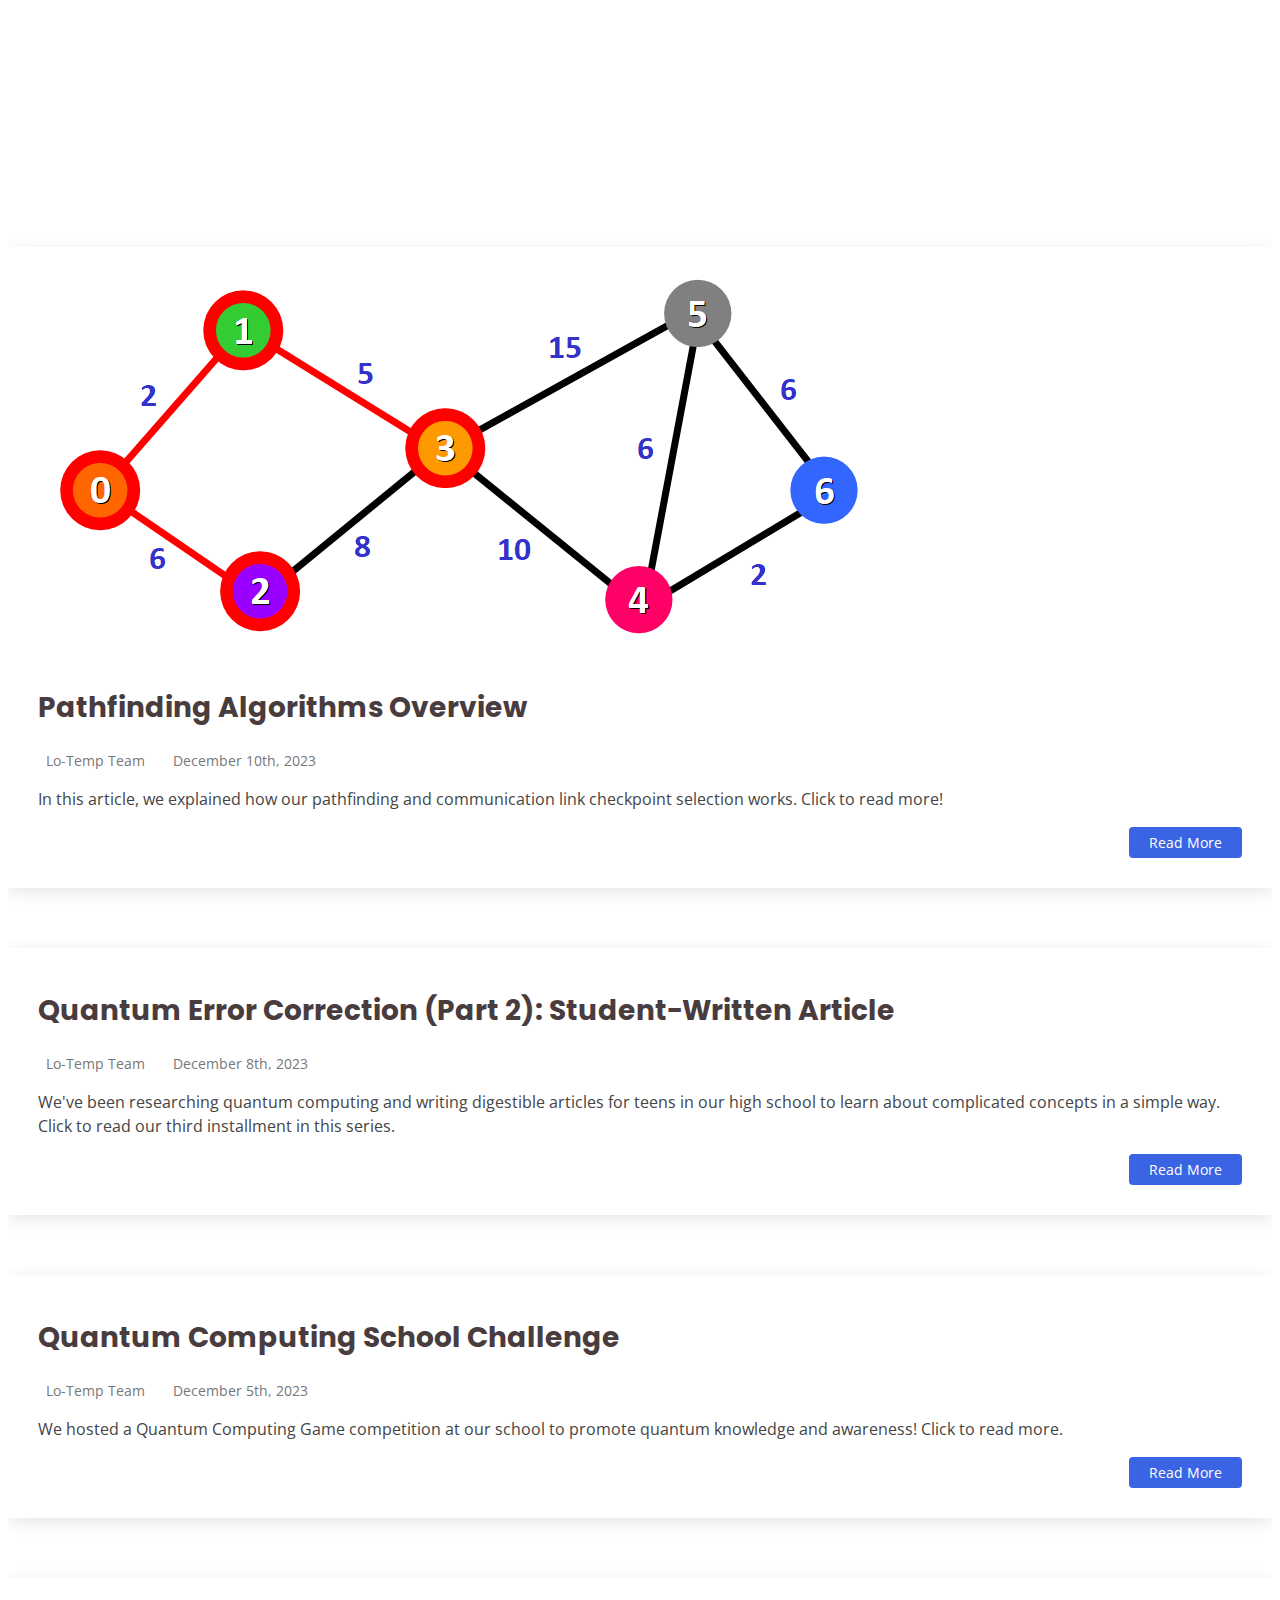
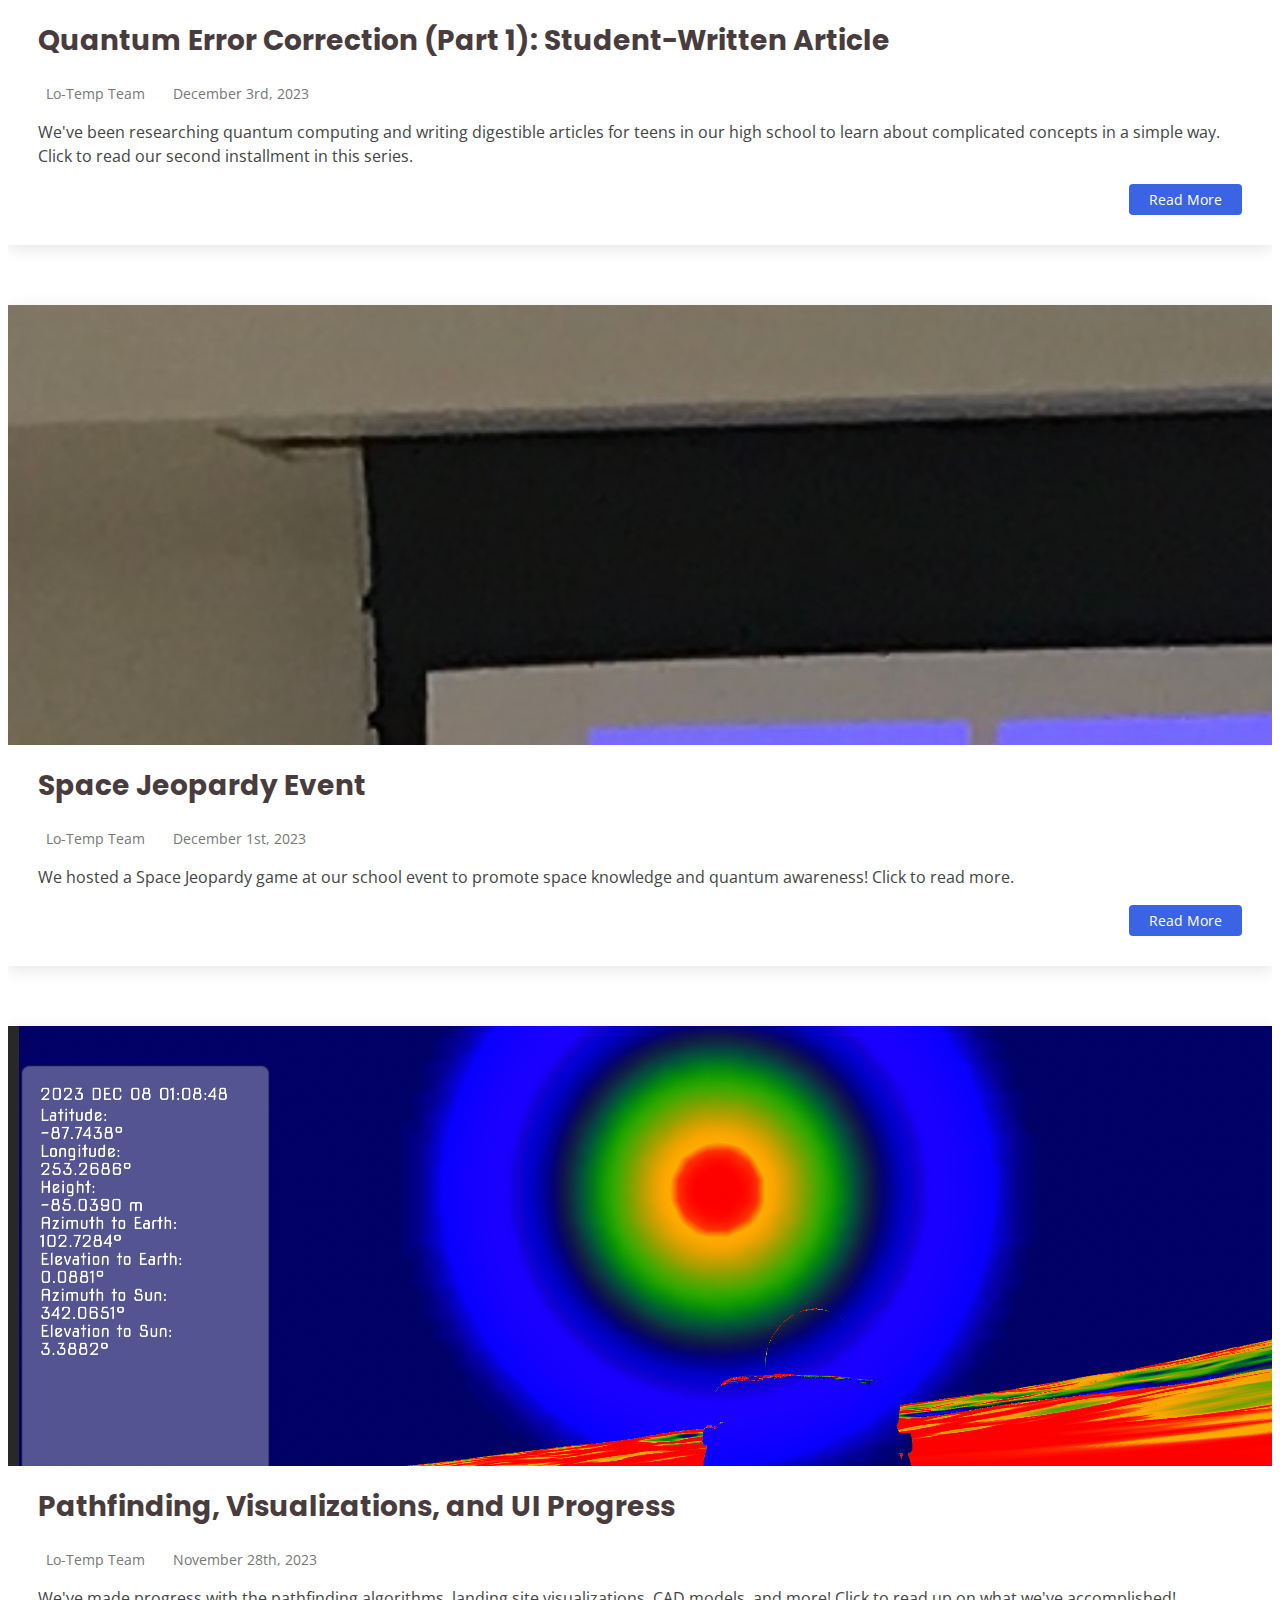
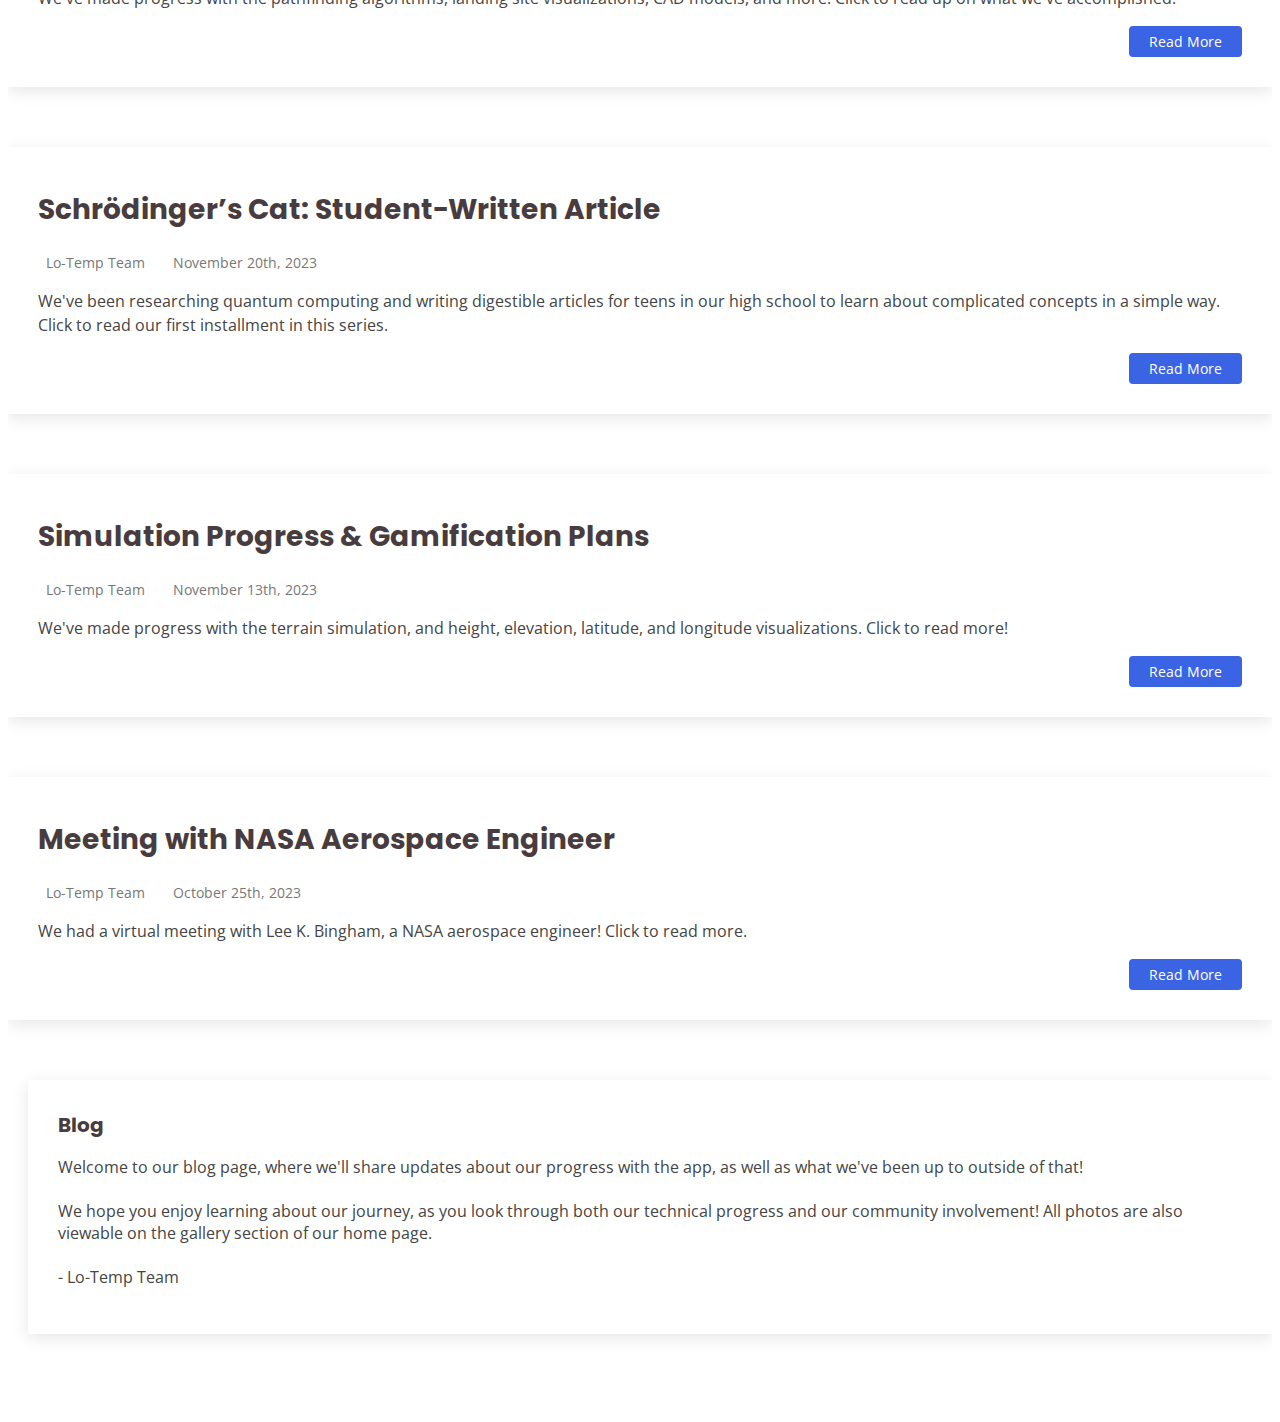
==== Techie/blog.html @ ddee5b64 "Update blog.html" ====
<!DOCTYPE html>
<html lang="en">

<head>
  <meta charset="utf-8">
  <meta content="width=device-width, initial-scale=1.0" name="viewport">

  <title>Community Hub</title>
  <meta content="" name="description">
  <meta content="" name="keywords">

  <!-- Favicons -->
  <link href="assets/img/logownobg.png" rel="icon">
  

  <!-- Google Fonts -->
  <link
    href="https://fonts.googleapis.com/css?family=Open+Sans:300,300i,400,400i,600,600i,700,700i|Nunito:300,300i,400,400i,600,600i,700,700i|Poppins:300,300i,400,400i,500,500i,600,600i,700,700i"
    rel="stylesheet">

  <!-- Vendor CSS Files -->
  <link href="assets/vendor/bootstrap/css/bootstrap.min.css" rel="stylesheet">
  <link href="assets/vendor/bootstrap-icons/bootstrap-icons.css" rel="stylesheet">
  <link href="assets/vendor/boxicons/css/boxicons.min.css" rel="stylesheet">
  <link href="assets/vendor/glightbox/css/glightbox.min.css" rel="stylesheet">
  <link href="assets/vendor/remixicon/remixicon.css" rel="stylesheet">
  <link href="assets/vendor/swiper/swiper-bundle.min.css" rel="stylesheet">

  <!-- Template Main CSS File -->
  <link href="assets/css/style.css" rel="stylesheet">

</head>

<body>

 <!-- ======= Header ======= -->
 <header id="header" class="fixed-top ">
    <div class="container d-flex align-items-center justify-content-between">
      <h1 class="logo"><a href="index.html">Lo-Temp</a></h1>
      <!-- Uncomment below if you prefer to use an image logo -->
      <!-- <a href="index.html" class="logo"><img src="assets/img/logo.png" alt="" class="img-fluid"></a>-->

      <nav id="navbar" class="navbar">
        <ul>
          <li><a class="nav-link scrollto active" href="../index.html#hero">Home</a></li>
          <li><a class="nav-link scrollto" href="../index.html#about">The Goal</a></li>
          <li><a class="nav-link scrollto" href="../index.html#services">Plan</a></li>
          <li><a class="nav-link scrollto " href="../index.html#portfolio">Photos</a></li>
          <li><a class="nav-link scrollto" href="blog.html">Blog</a></li>

          <li><a class="getstarted scrollto" href="#about">Play the Game</a></li>
        </ul>
        <i class="bi bi-list mobile-nav-toggle"></i>
      </nav><!-- .navbar -->

    </div>
  </header><!-- End Header -->

  <main id="main">
    <br>
    <br>
    <br>

    <!-- ======= Community Section ======= -->
  
    <section id="blog" class="blog">
      <div class="container" data-aos="fade-up">

        <div class="row">

          <div class="col-lg-8 entries">

            <article class="entry">

              <div class="entry-img">
                <img src="assets/img/algorithm.png" alt="" class="img-fluid">
              </div>

              <h2 class="entry-title">
                <a href="posts/pathfinding.html">Pathfinding Algorithms Overview</a>
              </h2>

              <div class="entry-meta">
                <ul>
                  <li class="d-flex align-items-center"><i class="bi bi-person"></i> <a href="posts/pathfinding.html">Lo-Temp Team</a></li>
                  <li class="d-flex align-items-center"><i class="bi bi-clock"></i> <a href="posts/pathfinding.html"><time
                        datetime="2020-01-01">December 10th, 2023</time></a></li>
                </ul>
              </div>

              <div class="entry-content">
                <p>
                In this article, we explained how our pathfinding and communication link checkpoint selection works. Click to read more!   
                </p>
                <div class="read-more">
                  <a href="posts/pathfinding.html">Read More</a>
                </div>
              </div>

            </article> <!-- End blog entry -->
             
            
            
            
            
            
            <article class="entry">

              <div class="entry-img">
                <img src="assets/img/correction2.png" alt="" class="img-fluid">
              </div>

              <h2 class="entry-title">
                <a href="posts/qec2.html">Quantum Error Correction (Part 2): Student-Written Article</a>
              </h2>

              <div class="entry-meta">
                <ul>
                  <li class="d-flex align-items-center"><i class="bi bi-person"></i> <a href="posts/qec2.html">Lo-Temp Team</a></li>
                  <li class="d-flex align-items-center"><i class="bi bi-clock"></i> <a href="posts/qec2.html"><time
                        datetime="2020-01-01">December 8th, 2023</time></a></li>
                </ul>
              </div>

              <div class="entry-content">
                <p>
                   We've been researching quantum computing and writing digestible articles for teens in our high school to learn about complicated concepts in a simple way. Click to read our third installment in this series.</p>
                <div class="read-more">
                  <a href="posts/qec2.html">Read More</a>
                </div>
              </div>

            </article> <!-- End blog entry -->





            
            <article class="entry">

              <div class="entry-img">
                <img src="assets/img/quander.png" alt="" class="img-fluid">
              </div>

              <h2 class="entry-title">
                <a href="posts/quantumchallenge.html">Quantum Computing School Challenge</a>
              </h2>

              <div class="entry-meta">
                <ul>
                  <li class="d-flex align-items-center"><i class="bi bi-person"></i> <a href="posts/quantumchallenge.html">Lo-Temp Team</a></li>
                  <li class="d-flex align-items-center"><i class="bi bi-clock"></i> <a href="posts/quantumchallenge.html"><time
                        datetime="2020-01-01">December 5th, 2023</time></a></li>
                </ul>
              </div>

              <div class="entry-content">
                <p>
                   We hosted a Quantum Computing Game competition at our school to promote quantum knowledge and awareness! Click to read more.</p>
                <div class="read-more">
                  <a href="posts/quantumchallenge.html">Read More</a>
                </div>
              </div>

            </article> <!-- End blog entry -->

            <article class="entry">

              <div class="entry-img">
                <img src="assets/img/correction.jpg" alt="" class="img-fluid">
              </div>

              <h2 class="entry-title">
                <a href="posts/qec1.html">Quantum Error Correction (Part 1): Student-Written Article</a>
              </h2>

              <div class="entry-meta">
                <ul>
                  <li class="d-flex align-items-center"><i class="bi bi-person"></i> <a href="posts/qec1.html">Lo-Temp Team</a></li>
                  <li class="d-flex align-items-center"><i class="bi bi-clock"></i> <a href="posts/qec1.html"><time
                        datetime="2020-01-01">December 3rd, 2023</time></a></li>
                </ul>
              </div>

              <div class="entry-content">
                <p>
                   We've been researching quantum computing and writing digestible articles for teens in our high school to learn about complicated concepts in a simple way. Click to read our second installment in this series.</p>
                <div class="read-more">
                  <a href="posts/qec1.html">Read More</a>
                </div>
              </div>

            </article> <!-- End blog entry -->




            
            <article class="entry">

              <div class="entry-img">
                <img src="assets/img/jeopardypic1.jpg" alt="" class="img-fluid">
              </div>

              <h2 class="entry-title">
                <a href="posts/spacejeopardy.html">Space Jeopardy Event</a>
              </h2>

              <div class="entry-meta">
                <ul>
                  <li class="d-flex align-items-center"><i class="bi bi-person"></i> <a href="posts/spacejeopardy.html">Lo-Temp Team</a></li>
                  <li class="d-flex align-items-center"><i class="bi bi-clock"></i> <a href="posts/spacejeopardy.html"><time
                        datetime="2020-01-01">December 1st, 2023</time></a></li>
                </ul>
              </div>

              <div class="entry-content">
                <p>
                   We hosted a Space Jeopardy game at our school event to promote space knowledge and quantum awareness! Click to read more.</p>
                <div class="read-more">
                  <a href="posts/spacejeopardy.html">Read More</a>
                </div>
              </div>

            </article> <!-- End blog entry -->
            
            
            
            
            <article class="entry">

              <div class="entry-img">
                <img src="assets/img/apppic1.png" alt="" class="img-fluid">
              </div>

              <h2 class="entry-title">
                <a href="posts/appprogress2.html">Pathfinding, Visualizations, and UI Progress</a>
              </h2>

              <div class="entry-meta">
                <ul>
                  <li class="d-flex align-items-center"><i class="bi bi-person"></i> <a href="posts/appprogress2.html">Lo-Temp Team</a></li>
                  <li class="d-flex align-items-center"><i class="bi bi-clock"></i> <a href="posts/appprogress2.html"><time
                        datetime="2020-01-01">November 28th, 2023</time></a></li>
                </ul>
              </div>

              <div class="entry-content">
                <p>
                  We've made progress with the pathfinding algorithms, landing site visualizations, CAD models, and more! Click to read up on what we've accomplished! </p>
                <div class="read-more">
                  <a href="posts/appprogress2.html">Read More</a>
                </div>
              </div>

            </article> <!-- End blog entry -->

            <article class="entry">

              <div class="entry-img">
                <img src="assets/img/schrodcat.png" alt="" class="img-fluid">
              </div>

              <h2 class="entry-title">
                <a href="posts/schrodcat.html">Schrödinger’s Cat: Student-Written Article</a>
              </h2>

              <div class="entry-meta">
                <ul>
                  <li class="d-flex align-items-center"><i class="bi bi-person"></i> <a href="posts/schrodcat.html">Lo-Temp Team</a></li>
                  <li class="d-flex align-items-center"><i class="bi bi-clock"></i> <a href="posts/schrodcat.html"><time
                        datetime="2020-01-01">November 20th, 2023</time></a></li>
                </ul>
              </div>

              <div class="entry-content">
                <p>
                   We've been researching quantum computing and writing digestible articles for teens in our high school to learn about complicated concepts in a simple way. Click to read our first installment in this series.</p>
                <div class="read-more">
                  <a href="posts/schrodcat.html">Read More</a>
                </div>
              </div>

            </article> <!-- End blog entry -->

            
            <article class="entry">

              <div class="entry-img">
                <img src="assets/img/image2.png" alt="" class="img-fluid">
              </div>

              <h2 class="entry-title">
                <a href="posts/appprogress1.html">Simulation Progress & Gamification Plans</a>
              </h2>

              <div class="entry-meta">
                <ul>
                  <li class="d-flex align-items-center"><i class="bi bi-person"></i> <a href="posts/appprogress1.html">Lo-Temp Team</a></li>
                  <li class="d-flex align-items-center"><i class="bi bi-clock"></i> <a href="posts/appprogress1.html"><time
                        datetime="2020-01-01">November 13th, 2023</time></a></li>
                </ul>
              </div>

              <div class="entry-content">
                <p>
                  We've made progress with the terrain simulation, and height, elevation, latitude, and longitude visualizations. Click to read more! </p>
                <div class="read-more">
                  <a href="posts/appprogress1.html">Read More</a>
                </div>
              </div>

            </article> <!-- End blog entry -->
            
            <article class="entry">

              <div class="entry-img">
                <img src="assets/img/IMG-9138.jpg" alt="" class="img-fluid">
              </div>

              <h2 class="entry-title">
                <a href="posts/engineermeeting.html">Meeting with NASA Aerospace Engineer</a>
              </h2>

              <div class="entry-meta">
                <ul>
                  <li class="d-flex align-items-center"><i class="bi bi-person"></i> <a href="posts/engineermeeting.html">Lo-Temp Team</a></li>
                  <li class="d-flex align-items-center"><i class="bi bi-clock"></i> <a href="posts/engineermeeting.html"><time
                        datetime="2020-01-01">October 25th, 2023</time></a></li>
                </ul>
              </div>

              <div class="entry-content">
                <p>
                  We had a virtual meeting with Lee K. Bingham, a NASA aerospace engineer! Click to read more.</p>
                <div class="read-more">
                  <a href="posts/engineermeeting.html">Read More</a>
                </div>
              </div>

            </article> <!-- End blog entry -->


          </div><!-- End blog entries list -->

          <div class="col-lg-4">

            <div class="sidebar">

              <h3 class="sidebar-title">Blog</h3>
              <p> Welcome to our blog page, where we'll share updates about our progress with the app, as well as what we've been up to 
                outside of that!  <br> <br>

                We hope you enjoy learning about our journey, as you look through both our technical progress and our community involvement!
                All photos are also viewable on the gallery section of our home page. <br> <br>

                - Lo-Temp Team</p>


            </div><!-- End sidebar -->

          </div><!-- End blog sidebar -->

        </div>

      </div>
    </section><!-- End Blog Section -->

  </main><!-- End #main -->



  <a href="#" class="back-to-top d-flex align-items-center justify-content-center"><i
      class="bi bi-arrow-up-short"></i></a>

  <!-- Vendor JS Files -->
  <script src="assets/vendor/bootstrap/js/bootstrap.bundle.min.js"></script>
  <script src="assets/vendor/glightbox/js/glightbox.min.js"></script>
  <script src="assets/vendor/isotope-layout/isotope.pkgd.min.js"></script>
  <script src="assets/vendor/swiper/swiper-bundle.min.js"></script>

  <!-- Template Main JS File -->
  <script src="assets/js/main.js"></script>

</body>

</html>
---- Techie/assets/css/style.css ----
/**
* Template Name: Techie
* Updated: Sep 18 2023 with Bootstrap v5.3.2
* Template URL: https://bootstrapmade.com/techie-free-skin-bootstrap-3/
* Author: BootstrapMade.com
* License: https://bootstrapmade.com/license/
*/

/*--------------------------------------------------------------
# General
--------------------------------------------------------------*/
body {
  font-family: "Open Sans", sans-serif;
  color: #444444;
}

a {
  color: #5846f9;
  text-decoration: none;
}

a:hover {
  color: #8577fb;
  text-decoration: none;
}

h1,
h2,
h3,
h4,
h5,
h6 {
  font-family: "Poppins", sans-serif;
}

/*--------------------------------------------------------------
# Back to top button
--------------------------------------------------------------*/
.back-to-top {
  position: fixed;
  visibility: hidden;
  opacity: 0;
  right: 15px;
  bottom: 15px;
  z-index: 996;
  background: #5846f9;
  width: 40px;
  height: 40px;
  border-radius: 4px;
  transition: all 0.4s;
}

.back-to-top i {
  font-size: 28px;
  color: #fff;
  line-height: 0;
}

.back-to-top:hover {
  background: #7b27d8;
  color: #fff;
}

.back-to-top.active {
  visibility: visible;
  opacity: 1;
}

/*--------------------------------------------------------------
# Preloader
--------------------------------------------------------------*/
#preloader {
  position: fixed;
  top: 0;
  left: 0;
  right: 0;
  bottom: 0;
  z-index: 9999;
  overflow: hidden;
  background: #fff;
}

#preloader:before {
  content: "";
  position: fixed;
  top: calc(50% - 30px);
  left: calc(50% - 30px);
  border: 6px solid #5846f9;
  border-top-color: #e7e4fe;
  border-radius: 50%;
  width: 60px;
  height: 60px;
  animation: animate-preloader 1s linear infinite;
}

@keyframes animate-preloader {
  0% {
    transform: rotate(0deg);
  }

  100% {
    transform: rotate(360deg);
  }
}

/*--------------------------------------------------------------
# Disable aos animation delay on mobile devices
--------------------------------------------------------------*/
@media screen and (max-width: 768px) {
  [data-aos-delay] {
    transition-delay: 0 !important;
  }
}

/*--------------------------------------------------------------
# Header
--------------------------------------------------------------*/
#header {
  transition: all 0.5s;
  z-index: 997;
  padding: 20px 0;
}

#header.header-scrolled,
#header.header-inner-pages {
  background: rgba(24, 6, 185, 0.8);
  padding: 12px 0;
}

#header .logo {
  font-size: 32px;
  margin: 0;
  padding: 0;
  line-height: 1;
  font-weight: 400;
  letter-spacing: 2px;
  text-transform: uppercase;
}

#header .logo a {
  color: #fff;
}

#header .logo img {
  max-height: 40px;
}

/*--------------------------------------------------------------
# Navigation Menu
--------------------------------------------------------------*/
/**
* Desktop Navigation 
*/
.navbar {
  padding: 0;
}

.navbar ul {
  margin: 0;
  padding: 0;
  display: flex;
  list-style: none;
  align-items: center;
}

.navbar li {
  position: relative;
}

.navbar>ul>li {
  padding: 10px 0 10px 24px;
}

.navbar a,
.navbar a:focus {
  display: flex;
  align-items: center;
  justify-content: space-between;
  padding: 0 3px;
  font-family: "Poppins", sans-serif;
  font-size: 15px;
  font-weight: 600;
  color: rgba(255, 255, 255, 0.7);
  white-space: nowrap;
  transition: 0.3s;
  position: relative;
}

.navbar a i,
.navbar a:focus i {
  font-size: 12px;
  line-height: 0;
  margin-left: 5px;
}

.navbar>ul>li>a:before {
  content: "";
  position: absolute;
  width: 100%;
  height: 2px;
  bottom: -5px;
  left: 0;
  background-color: #fff;
  visibility: hidden;
  width: 0px;
  transition: all 0.3s ease-in-out 0s;
}

.navbar a:hover:before,
.navbar li:hover>a:before,
.navbar .active:before {
  visibility: visible;
  width: 100%;
}

.navbar a:hover,
.navbar .active,
.navbar .active:focus,
.navbar li:hover>a {
  color: #fff;
}

.navbar .getstarted,
.navbar .getstarted:focus {
  padding: 8px 25px;
  margin-left: 30px;
  border-radius: 5px;
  color: #fff;
  transition: 0.3s;
  font-size: 14px;
  font-weight: 600;
  border: 2px solid rgba(255, 255, 255, 0.5);
}

.navbar .getstarted:hover,
.navbar .getstarted:focus:hover {
  color: #fff;
  border-color: #fff;
}

.navbar .getstarted:before,
.navbar li:hover>.getstarted:before {
  visibility: hidden;
}

.navbar .dropdown ul {
  display: block;
  position: absolute;
  left: 24px;
  top: calc(100% + 30px);
  margin: 0;
  padding: 10px 0;
  z-index: 99;
  opacity: 0;
  visibility: hidden;
  background: #fff;
  box-shadow: 0px 0px 30px rgba(127, 137, 161, 0.25);
  transition: 0.3s;
}

.navbar .dropdown ul li {
  min-width: 200px;
}

.navbar .dropdown ul a {
  padding: 10px 20px;
  font-size: 14px;
  color: #2c4964;
}

.navbar .dropdown ul a i {
  font-size: 12px;
}

.navbar .dropdown ul a:hover,
.navbar .dropdown ul .active:hover,
.navbar .dropdown ul li:hover>a {
  color: #5846f9;
}

.navbar .dropdown:hover>ul {
  opacity: 1;
  top: 100%;
  visibility: visible;
}

.navbar .dropdown .dropdown ul {
  top: 0;
  left: calc(100% - 30px);
  visibility: hidden;
}

.navbar .dropdown .dropdown:hover>ul {
  opacity: 1;
  top: 0;
  left: 100%;
  visibility: visible;
}

@media (max-width: 1366px) {
  .navbar .dropdown .dropdown ul {
    left: -90%;
  }

  .navbar .dropdown .dropdown:hover>ul {
    left: -100%;
  }
}

/**
* Mobile Navigation 
*/
.mobile-nav-toggle {
  color: #fff;
  font-size: 28px;
  cursor: pointer;
  display: none;
  line-height: 0;
  transition: 0.5s;
}

@media (max-width: 991px) {
  .mobile-nav-toggle {
    display: block;
  }

  .navbar ul {
    display: none;
  }
}

.navbar-mobile {
  position: fixed;
  overflow: hidden;
  top: 0;
  right: 0;
  left: 0;
  bottom: 0;
  background: rgba(28, 47, 65, 0.9);
  transition: 0.3s;
  z-index: 999;
}

.navbar-mobile .mobile-nav-toggle {
  position: absolute;
  top: 15px;
  right: 15px;
}

.navbar-mobile ul {
  display: block;
  position: absolute;
  top: 55px;
  right: 15px;
  bottom: 15px;
  left: 15px;
  padding: 10px 0;
  background-color: #fff;
  overflow-y: auto;
  transition: 0.3s;
}

.navbar-mobile>ul>li {
  padding: 0;
}

.navbar-mobile a,
.navbar-mobile a:focus {
  padding: 10px 20px;
  font-size: 15px;
  color: #2c4964;
}

.navbar-mobile a:hover:before,
.navbar-mobile li:hover>a:before,
.navbar-mobile .active:before {
  visibility: hidden;
}

.navbar-mobile a:hover,
.navbar-mobile .active,
.navbar-mobile li:hover>a {
  color: #5846f9;
}

.navbar-mobile .getstarted,
.navbar-mobile .getstarted:focus {
  margin: 15px;
}

.navbar-mobile .dropdown ul {
  position: static;
  display: none;
  margin: 10px 20px;
  padding: 10px 0;
  z-index: 99;
  opacity: 1;
  visibility: visible;
  background: #fff;
  box-shadow: 0px 0px 30px rgba(127, 137, 161, 0.25);
}

.navbar-mobile .dropdown ul li {
  min-width: 200px;
}

.navbar-mobile .dropdown ul a {
  padding: 10px 20px;
}

.navbar-mobile .dropdown ul a i {
  font-size: 12px;
}

.navbar-mobile .dropdown ul a:hover,
.navbar-mobile .dropdown ul .active:hover,
.navbar-mobile .dropdown ul li:hover>a {
  color: #5846f9;
}

.navbar-mobile .dropdown>.dropdown-active {
  display: block;
}

/*--------------------------------------------------------------
# Hero Section
--------------------------------------------------------------*/
#hero {
  width: 100%;
  height: 100vh;
  background: linear-gradient(45deg, rgba(86, 58, 250, 0.9) 0%, rgba(116, 15, 214, 0.9) 100%), url("../img/hero-bg.jpg") center center no-repeat;
  background-size: cover;
}

#hero .container,
#hero .container-fluid {
  padding-top: 84px;
}

#hero h1 {
  margin: 0;
  font-size: 52px;
  font-weight: 700;
  line-height: 64px;
  color: #fff;
}

#hero h2 {
  color: rgba(255, 255, 255, 0.8);
  margin: 10px 0 0 0;
  font-size: 20px;
}

#hero .btn-get-started {
  font-family: "Poppins", sans-serif;
  font-weight: 500;
  font-size: 16px;
  letter-spacing: 1px;
  display: inline-block;
  padding: 10px 28px;
  border-radius: 5px;
  transition: 0.5s;
  margin-top: 30px;
  color: #fff;
  border: 2px solid #fff;
}

#hero .btn-get-started:hover {
  background: #fff;
  color: #5846f9;
}

#hero .animated {
  animation: up-down 2s ease-in-out infinite alternate-reverse both;
}

@media (min-width: 1200px) {
  #hero {
    background-attachment: fixed;
  }
}

@media (max-width: 991px) {
  #hero {
    text-align: center;
  }

  #hero .container,
  #hero .container-fluid {
    padding-top: 68px;
  }

  #hero .animated {
    animation: none;
  }

  #hero .hero-img {
    text-align: center;
  }

  #hero .hero-img img {
    width: 50%;
  }
}

@media (max-width: 768px) {
  #hero h1 {
    font-size: 26px;
    line-height: 36px;
  }

  #hero h2 {
    font-size: 18px;
    line-height: 24px;
  }

  #hero .hero-img img {
    width: 60%;
  }
}

@media (max-width: 575px) {
  #hero .hero-img img {
    width: 80%;
  }
}

@media (max-width: 575px),
(max-height: 600px) {
  #hero {
    height: auto;
  }
}

@keyframes up-down {
  0% {
    transform: translateY(10px);
  }

  100% {
    transform: translateY(-10px);
  }
}

/*--------------------------------------------------------------
# Sections General
--------------------------------------------------------------*/
section {
  padding: 100px 0;
  overflow: hidden;
}

.section-bg {
  background-color: #f9f8ff;
}

.section-title {
  text-align: center;
  padding-bottom: 30px;
}

.section-title h2 {
  font-size: 32px;
  font-weight: bold;
  text-transform: uppercase;
  margin-bottom: 20px;
  padding-bottom: 20px;
  position: relative;
}

.section-title h2::after {
  content: "";
  position: absolute;
  display: block;
  width: 50px;
  height: 3px;
  background: #5846f9;
  bottom: 0;
  left: calc(50% - 25px);
}

.section-title p {
  margin-bottom: 0;
}

/*--------------------------------------------------------------
# About
--------------------------------------------------------------*/
.about {
  padding: 120px 0;
}

.about .content h3 {
  font-weight: 600;
  font-size: 32px;
  color: #2c4964;
}

.about .content ul {
  list-style: none;
  padding: 0;
}

.about .content ul li {
  padding-bottom: 10px;
}

.about .content ul i {
  font-size: 20px;
  padding-right: 4px;
  color: #5846f9;
}

.about .content p:last-child {
  margin-bottom: 0;
}

.about .content .read-more {
  font-family: "Poppins", sans-serif;
  font-weight: 500;
  font-size: 16px;
  letter-spacing: 1px;
  display: inline-block;
  padding: 10px 50px 10px 28px;
  border-radius: 5px;
  transition: 0.5s;
  color: #fff;
  background: linear-gradient(45deg, #5846f9 0%, #7b27d8 100%);
  position: relative;
}

.about .content .read-more:hover {
  background: linear-gradient(180deg, #5846f9 0%, #7b27d8 100%);
}

.about .content .read-more i {
  font-size: 22px;
  position: absolute;
  right: 20px;
  top: 12px;
}

/*--------------------------------------------------------------
# Counts
--------------------------------------------------------------*/
.counts {
  background: linear-gradient(90deg, rgba(88, 70, 249, 0.5) 0%, rgba(123, 39, 216, 0.5) 100%), url("../img/counts-bg.png") center center no-repeat;
  padding: 80px 0 60px 0;
}

.counts .counters span {
  font-size: 48px;
  display: block;
  color: #fff;
  font-weight: 600;
  font-family: "Poppins", sans-serif;
}

.counts .counters p {
  padding: 0;
  margin: 0 0 20px 0;
  font-size: 15px;
  color: rgba(255, 255, 255, 0.8);
}

/*--------------------------------------------------------------
# Services
--------------------------------------------------------------*/
.services .icon-box {
  text-align: center;
  padding: 70px 20px 80px 20px;
  transition: all ease-in-out 0.3s;
  background: #fff;
}

.services .icon-box .icon {
  margin: 0 auto;
  width: 100px;
  height: 100px;
  display: flex;
  align-items: center;
  justify-content: center;
  transition: ease-in-out 0.3s;
  position: relative;
}

.services .icon-box .icon i {
  font-size: 36px;
  transition: 0.5s;
  position: relative;
}

.services .icon-box .icon svg {
  position: absolute;
  top: 0;
  left: 0;
}

.services .icon-box .icon svg path {
  transition: 0.5s;
  fill: #f5f5f5;
}

.services .icon-box h4 {
  font-weight: 600;
  margin: 10px 0 15px 0;
  font-size: 22px;
}

.services .icon-box h4 a {
  color: #2c4964;
  transition: ease-in-out 0.3s;
}

.services .icon-box p {
  line-height: 24px;
  font-size: 14px;
  margin-bottom: 0;
}

.services .icon-box:hover {
  border-color: #fff;
  box-shadow: 0px 0 25px 0 rgba(0, 0, 0, 0.1);
}

.services .iconbox-blue i {
  color: #47aeff;
}

.services .iconbox-blue:hover .icon i {
  color: #fff;
}

.services .iconbox-blue:hover .icon path {
  fill: #47aeff;
}

.services .iconbox-orange i {
  color: #ffa76e;
}

.services .iconbox-orange:hover .icon i {
  color: #fff;
}

.services .iconbox-orange:hover .icon path {
  fill: #ffa76e;
}

.services .iconbox-pink i {
  color: #e80368;
}

.services .iconbox-pink:hover .icon i {
  color: #fff;
}

.services .iconbox-pink:hover .icon path {
  fill: #e80368;
}

.services .iconbox-yellow i {
  color: #ffbb2c;
}

.services .iconbox-yellow:hover .icon i {
  color: #fff;
}

.services .iconbox-yellow:hover .icon path {
  fill: #ffbb2c;
}

.services .iconbox-red i {
  color: #ff5828;
}

.services .iconbox-red:hover .icon i {
  color: #fff;
}

.services .iconbox-red:hover .icon path {
  fill: #ff5828;
}

.services .iconbox-teal i {
  color: #11dbcf;
}

.services .iconbox-teal:hover .icon i {
  color: #fff;
}

.services .iconbox-teal:hover .icon path {
  fill: #11dbcf;
}

/*--------------------------------------------------------------
# Features
--------------------------------------------------------------*/
.features .icon-box h4 {
  font-size: 20px;
  font-weight: 700;
  margin: 5px 0 10px 60px;
}

.features .icon-box i {
  font-size: 48px;
  float: left;
  color: #5846f9;
}

.features .icon-box p {
  font-size: 15px;
  color: #848484;
  margin-left: 60px;
}

.features .image {
  background-position: center center;
  background-repeat: no-repeat;
  background-size: cover;
  min-height: 400px;
}

/*--------------------------------------------------------------
# Testimonials
--------------------------------------------------------------*/
.testimonials .testimonials-carousel,
.testimonials .testimonials-slider {
  overflow: hidden;
}

.testimonials .testimonial-item {
  box-sizing: content-box;
  min-height: 320px;
}

.testimonials .testimonial-item .testimonial-img {
  width: 90px;
  border-radius: 50%;
  margin: -40px 0 0 40px;
  position: relative;
  z-index: 2;
  border: 6px solid #fff;
  box-shadow: 0px 2px 15px rgba(0, 0, 0, 0.1);
}

.testimonials .testimonial-item h3 {
  font-size: 18px;
  font-weight: bold;
  margin: 10px 0 5px 45px;
  color: #2c4964;
}

.testimonials .testimonial-item h4 {
  font-size: 14px;
  color: #999;
  margin: 0 0 0 45px;
}

.testimonials .testimonial-item .quote-icon-left,
.testimonials .testimonial-item .quote-icon-right {
  color: #b1a9fc;
  font-size: 26px;
}

.testimonials .testimonial-item .quote-icon-left {
  display: inline-block;
  left: -5px;
  position: relative;
}

.testimonials .testimonial-item .quote-icon-right {
  display: inline-block;
  right: -5px;
  position: relative;
  top: 10px;
}

.testimonials .testimonial-item p {
  font-style: italic;
  margin: 0 15px 0 15px;
  padding: 20px 20px 60px 20px;
  background: #fff;
  position: relative;
  border-radius: 6px;
  position: relative;
  z-index: 1;
  box-shadow: 0 0px 20px 0 rgba(0, 0, 0, 0.1);
}

.testimonials .swiper-pagination {
  margin-top: 20px;
  position: relative;
}

.testimonials .swiper-pagination .swiper-pagination-bullet {
  width: 12px;
  height: 12px;
  background-color: #fff;
  opacity: 1;
  border: 1px solid #5846f9;
}

.testimonials .swiper-pagination .swiper-pagination-bullet-active {
  background-color: #5846f9;
}

@media (max-width: 767px) {
  .testimonials {
    margin: 30px 10px;
  }
}

/*--------------------------------------------------------------
# Portfolio
--------------------------------------------------------------*/
.portfolio {
  background-color: #f9f8ff;
}
.portfolio .portfolio-item {
  margin-bottom: 30px;
}

.portfolio #portfolio-flters {
  padding: 0;
  margin: 0 auto 25px auto;
  list-style: none;
  text-align: center;
  border-radius: 50px;
  padding: 2px 15px;
}

.portfolio #portfolio-flters li {
  cursor: pointer;
  display: inline-block;
  padding: 10px 15px;
  font-size: 14px;
  font-weight: 600;
  line-height: 1;
  text-transform: uppercase;
  color: #444444;
  margin-bottom: 5px;
  transition: all 0.3s ease-in-out;
  border-radius: 5px;
  font-family: "Poppins", sans-serif;
}

.portfolio #portfolio-flters li:hover,
.portfolio #portfolio-flters li.filter-active {
  color: #fff;
  background: #5846f9;
}

.portfolio #portfolio-flters li:last-child {
  margin-right: 0;
}

.portfolio .portfolio-wrap {
  transition: 0.3s;
  position: relative;
  overflow: hidden;
  z-index: 1;
}

.portfolio .portfolio-wrap::before {
  content: "";
  background: rgba(88, 70, 249, 0.8);
  position: absolute;
  left: 30px;
  right: 30px;
  top: 30px;
  bottom: 30px;
  transition: all ease-in-out 0.3s;
  z-index: 2;
  opacity: 0;
}

.portfolio .portfolio-wrap .portfolio-info {
  opacity: 0;
  position: absolute;
  top: 10%;
  left: 0;
  right: 0;
  text-align: center;
  z-index: 3;
  transition: all ease-in-out 0.3s;
}

.portfolio .portfolio-wrap .portfolio-info h4 {
  font-size: 20px;
  color: #fff;
  font-weight: 600;
}

.portfolio .portfolio-wrap .portfolio-info p {
  color: #ffffff;
  font-size: 14px;
  text-transform: uppercase;
}

.portfolio .portfolio-wrap .portfolio-links {
  opacity: 0;
  left: 0;
  right: 0;
  bottom: 10%;
  text-align: center;
  z-index: 3;
  position: absolute;
  transition: all ease-in-out 0.3s;
}

.portfolio .portfolio-wrap .portfolio-links a {
  color: rgba(255, 255, 255, 0.6);
  margin: 0 2px;
  font-size: 28px;
  display: inline-block;
  transition: 0.3s;
}

.portfolio .portfolio-wrap .portfolio-links a:hover {
  color: #fff;
}

.portfolio .portfolio-wrap:hover::before {
  top: 0;
  left: 0;
  right: 0;
  bottom: 0;
  opacity: 1;
}

.portfolio .portfolio-wrap:hover .portfolio-info {
  opacity: 1;
  top: calc(50% - 48px);
}

.portfolio .portfolio-wrap:hover .portfolio-links {
  opacity: 1;
  bottom: calc(50% - 50px);
}

/*--------------------------------------------------------------
# Portfolio Details
--------------------------------------------------------------*/
.portfolio-details {
  padding-top: 40px;
}

.portfolio-details .portfolio-details-slider img {
  width: 100%;
}

.portfolio-details .portfolio-details-slider .swiper-pagination {
  margin-top: 20px;
  position: relative;
}

.portfolio-details .portfolio-details-slider .swiper-pagination .swiper-pagination-bullet {
  width: 12px;
  height: 12px;
  background-color: #fff;
  opacity: 1;
  border: 1px solid #5846f9;
}

.portfolio-details .portfolio-details-slider .swiper-pagination .swiper-pagination-bullet-active {
  background-color: #5846f9;
}

.portfolio-details .portfolio-info {
  padding: 30px;
  box-shadow: 0px 0 30px rgba(44, 73, 100, 0.08);
}

.portfolio-details .portfolio-info h3 {
  font-size: 22px;
  font-weight: 700;
  margin-bottom: 20px;
  padding-bottom: 20px;
  border-bottom: 1px solid #eee;
}

.portfolio-details .portfolio-info ul {
  list-style: none;
  padding: 0;
  font-size: 15px;
}

.portfolio-details .portfolio-info ul li+li {
  margin-top: 10px;
}

.portfolio-details .portfolio-description {
  padding-top: 30px;
}

.portfolio-details .portfolio-description h2 {
  font-size: 26px;
  font-weight: 700;
  margin-bottom: 20px;
}

.portfolio-details .portfolio-description p {
  padding: 0;
}

/*--------------------------------------------------------------
# Pricing
--------------------------------------------------------------*/
.pricing .box {
  padding: 20px;
  background: #fff;
  text-align: center;
  border-radius: 5px;
  position: relative;
  overflow: hidden;
  box-shadow: 0px 2px 15px rgba(0, 0, 0, 0.1);
}

.pricing h3 {
  font-weight: 400;
  margin: -20px -20px 20px -20px;
  padding: 20px 15px;
  font-size: 16px;
  font-weight: 600;
  color: #2c4964;
  background: #f8f8f8;
}

.pricing h4 {
  font-size: 36px;
  color: #5846f9;
  font-weight: 600;
  font-family: "Roboto", sans-serif;
  margin-bottom: 20px;
}

.pricing h4 sup {
  font-size: 20px;
  top: -15px;
  left: -3px;
}

.pricing h4 span {
  color: #bababa;
  font-size: 16px;
  font-weight: 300;
}

.pricing ul {
  padding: 0;
  list-style: none;
  color: #444444;
  text-align: center;
  line-height: 20px;
  font-size: 14px;
}

.pricing ul li {
  padding-bottom: 16px;
}

.pricing ul i {
  color: #5846f9;
  font-size: 18px;
  padding-right: 4px;
}

.pricing ul .na {
  color: #ccc;
  text-decoration: line-through;
}

.pricing .btn-wrap {
  margin: 20px -20px -20px -20px;
  padding: 20px 15px;
  background: #f8f8f8;
  text-align: center;
}

.pricing .btn-buy {
  background: linear-gradient(42deg, #5846f9 0%, #7b27d8 100%);
  display: inline-block;
  padding: 10px 35px;
  border-radius: 4px;
  color: #fff;
  transition: none;
  font-size: 15px;
  font-weight: 400;
  font-family: "Roboto", sans-serif;
  font-weight: 600;
  transition: 0.3s;
}

.pricing .btn-buy:hover {
  background: linear-gradient(180deg, #5846f9 0%, #7b27d8 100%);
}

.pricing .featured h3 {
  color: #fff;
  background: #5846f9;
}

.pricing .advanced {
  width: 200px;
  position: absolute;
  top: 18px;
  right: -68px;
  transform: rotate(45deg);
  z-index: 1;
  font-size: 14px;
  padding: 1px 0 3px 0;
  background: #5846f9;
  color: #fff;
}

/*--------------------------------------------------------------
# Frequently Asked Questions
--------------------------------------------------------------*/
.faq {
  background: linear-gradient(42deg, #5846f9 0%, #7b27d8 100%);
}

.faq .section-title h2,
.faq .section-title p {
  color: #fff;
}

.faq .section-title h2::after {
  background: rgba(255, 255, 255, 0.6);
}

.faq .faq-list {
  padding: 0 100px;
}

.faq .faq-list ul {
  padding: 0;
  list-style: none;
}

.faq .faq-list li+li {
  margin-top: 15px;
}

.faq .faq-list li {
  padding: 30px;
  background: #fff;
  border-radius: 5px;
  position: relative;
}

.faq .faq-list a {
  display: block;
  position: relative;
  font-family: "Roboto", sans-serif;
  font-size: 16px;
  line-height: 24px;
  font-weight: 500;
  padding: 0 30px;
  outline: none;
  cursor: pointer;
}

.faq .faq-list .icon-help {
  font-size: 24px;
  position: absolute;
  right: 0;
  left: 20px;
  color: #8577fb;
}

.faq .faq-list .icon-show,
.faq .faq-list .icon-close {
  font-size: 24px;
  position: absolute;
  right: 0;
  top: 0;
}

.faq .faq-list p {
  margin-bottom: 0;
  padding: 10px 0 0 0;
}

.faq .faq-list .icon-show {
  display: none;
}

.faq .faq-list a.collapsed {
  color: #2c4964;
}

.faq .faq-list a.collapsed:hover {
  color: #5846f9;
}

.faq .faq-list a.collapsed .icon-show {
  display: inline-block;
}

.faq .faq-list a.collapsed .icon-close {
  display: none;
}

@media (max-width: 1200px) {
  .faq .faq-list {
    padding: 0;
  }
}

/*--------------------------------------------------------------
# Contact
--------------------------------------------------------------*/
.contact .info-box {
  color: #444444;
  text-align: center;
  box-shadow: 0 0 30px rgba(214, 215, 216, 0.6);
  padding: 20px 0 30px 0;
  background: #fff;
}

.contact .info-box i {
  font-size: 32px;
  color: #5846f9;
  border-radius: 50%;
  padding: 8px;
}

.contact .info-box h3 {
  font-size: 20px;
  color: #2c4964;
  font-weight: 700;
  margin: 10px 0;
}

.contact .info-box p {
  padding: 0;
  line-height: 24px;
  font-size: 14px;
  margin-bottom: 0;
}

.contact .php-email-form {
  box-shadow: 0 0 30px rgba(214, 215, 216, 0.6);
  padding: 30px;
  background: #fff;
}

.contact .php-email-form .error-message {
  display: none;
  color: #fff;
  background: #ed3c0d;
  text-align: left;
  padding: 15px;
  font-weight: 600;
}

.contact .php-email-form .error-message br+br {
  margin-top: 25px;
}

.contact .php-email-form .sent-message {
  display: none;
  color: #fff;
  background: #18d26e;
  text-align: center;
  padding: 15px;
  font-weight: 600;
}

.contact .php-email-form .loading {
  display: none;
  background: #fff;
  text-align: center;
  padding: 15px;
}

.contact .php-email-form .loading:before {
  content: "";
  display: inline-block;
  border-radius: 50%;
  width: 24px;
  height: 24px;
  margin: 0 10px -6px 0;
  border: 3px solid #18d26e;
  border-top-color: #eee;
  animation: animate-loading 1s linear infinite;
}

.contact .php-email-form input,
.contact .php-email-form textarea {
  border-radius: 5px;
  box-shadow: none;
  font-size: 14px;
}

.contact .php-email-form input:focus,
.contact .php-email-form textarea:focus {
  border-color: #5846f9;
}

.contact .php-email-form input {
  padding: 10px 15px;
}

.contact .php-email-form textarea {
  padding: 12px 15px;
}

.contact .php-email-form button[type=submit] {
  background: #5846f9;
  border: 0;
  padding: 10px 24px;
  color: #fff;
  transition: 0.4s;
  border-radius: 5px;
}

.contact .php-email-form button[type=submit]:hover {
  background: #7b27d8;
}

@keyframes animate-loading {
  0% {
    transform: rotate(0deg);
  }

  100% {
    transform: rotate(360deg);
  }
}

/*--------------------------------------------------------------
# Breadcrumbs
--------------------------------------------------------------*/
.breadcrumbs {
  padding: 15px 0;
  background: #f2f6f9;
  min-height: 40px;
  margin-top: 85px;
}

@media (max-width: 992px) {
  .breadcrumbs {
    margin-top: 56px;
  }
}

.breadcrumbs h2 {
  font-size: 28px;
  font-weight: 300;
}

.breadcrumbs ol {
  display: flex;
  flex-wrap: wrap;
  list-style: none;
  padding: 0;
  font-size: 14px;
  margin: 0;
}

.breadcrumbs ol li+li {
  padding-left: 10px;
}

.breadcrumbs ol li+li::before {
  display: inline-block;
  padding-right: 10px;
  color: #3c6387;
  content: "/";
}

@media (max-width: 768px) {
  .breadcrumbs .d-flex {
    display: block !important;
  }

  .breadcrumbs ol {
    display: block;
  }

  .breadcrumbs ol li {
    display: inline-block;
  }
}

/*--------------------------------------------------------------
# Footer
--------------------------------------------------------------*/
#footer {
  color: #fff;
  font-size: 14px;
  background: linear-gradient(45deg, rgba(86, 58, 250, 0.9) 0%, rgba(116, 15, 214, 0.9) 100%), url("../img/hero-bg.jpg") center center no-repeat;
  background-size: cover;
}

#footer .footer-top {
  padding: 60px 0 30px 0;
  position: relative;
}

#footer .footer-top .footer-contact {
  margin-bottom: 30px;
}

#footer .footer-top .footer-contact h3 {
  font-size: 28px;
  margin: 0 0 30px 0;
  padding: 2px 0 2px 0;
  line-height: 1;
  font-weight: 500;
  text-transform: uppercase;
}

#footer .footer-top .footer-contact p {
  font-size: 14px;
  line-height: 24px;
  margin-bottom: 0;
  font-family: "Poppins", sans-serif;
}

#footer .footer-top h4 {
  font-size: 16px;
  font-weight: bold;
  position: relative;
  padding-bottom: 12px;
}

#footer .footer-top .footer-links {
  margin-bottom: 30px;
}

#footer .footer-top .footer-links ul {
  list-style: none;
  padding: 0;
  margin: 0;
}

#footer .footer-top .footer-links ul i {
  padding-right: 2px;
  color: #fff;
  font-size: 18px;
  line-height: 1;
}

#footer .footer-top .footer-links ul li {
  padding: 10px 0;
  display: flex;
  align-items: center;
}

#footer .footer-top .footer-links ul li:first-child {
  padding-top: 0;
}

#footer .footer-top .footer-links ul a {
  color: rgba(255, 255, 255, 0.8);
  transition: 0.3s;
  display: inline-block;
  line-height: 1;
}

#footer .footer-top .footer-links ul a:hover {
  text-decoration: underline;
  color: #fff;
}

#footer .footer-newsletter {
  font-size: 15px;
}

#footer .footer-newsletter h4 {
  font-size: 16px;
  font-weight: bold;
  position: relative;
  padding-bottom: 12px;
}

#footer .footer-newsletter form {
  margin-top: 30px;
  background: #fff;
  padding: 6px 10px;
  position: relative;
  border-radius: 5px;
  text-align: left;
  border: 1px solid white;
}

#footer .footer-newsletter form input[type=email] {
  border: 0;
  padding: 4px 8px;
  width: calc(100% - 100px);
}

#footer .footer-newsletter form input[type=submit] {
  position: absolute;
  top: -1px;
  right: -2px;
  bottom: -1px;
  border: 0;
  background: none;
  font-size: 16px;
  padding: 0 20px;
  background: rgba(123, 39, 216, 0.8);
  color: #fff;
  transition: 0.3s;
  border-radius: 0 5px 5px 0;
  box-shadow: 0px 2px 15px rgba(0, 0, 0, 0.1);
}

#footer .footer-newsletter form input[type=submit]:hover {
  background: #5846f9;
}

#footer .copyright-wrap {
  border-top: 1px solid #8577fb;
}

#footer .credits {
  padding-top: 5px;
  font-size: 13px;
  color: #fff;
}

#footer .credits a {
  color: #fff;
}

#footer .social-links a {
  font-size: 18px;
  display: inline-block;
  background: rgba(255, 255, 255, 0.1);
  color: #fff;
  line-height: 1;
  padding: 8px 0;
  margin-right: 4px;
  border-radius: 50%;
  text-align: center;
  width: 36px;
  height: 36px;
  transition: 0.3s;
}

#footer .social-links a:hover {
  background: rgba(255, 255, 255, 0.2);
  color: #fff;
  text-decoration: none;
}

/*--------------------------------------------------------------
# Blog
--------------------------------------------------------------*/
.blog {
  padding: 40px 0 20px 0;
}

.blog .entry {
  padding: 30px;
  margin-bottom: 60px;
  box-shadow: 0 4px 16px rgba(0, 0, 0, 0.1);
}

.blog .entry .entry-img {
  max-height: 440px;
  margin: -30px -30px 20px -30px;
  overflow: hidden;
}

.blog .entry .entry-title {
  font-size: 28px;
  font-weight: bold;
  padding: 0;
  margin: 0 0 20px 0;
}

.blog .entry .entry-title a {
  color: #493c3e;
  transition: 0.3s;
}

.blog .entry .entry-title a:hover {
  color: #3a64e4;
}

.blog .entry .entry-meta {
  margin-bottom: 15px;
  color: #b1a0a3;
}

.blog .entry .entry-meta ul {
  display: flex;
  flex-wrap: wrap;
  list-style: none;
  align-items: center;
  padding: 0;
  margin: 0;
}

.blog .entry .entry-meta ul li+li {
  padding-left: 20px;
}

.blog .entry .entry-meta i {
  font-size: 16px;
  margin-right: 8px;
  line-height: 0;
}

.blog .entry .entry-meta a {
  color: #777777;
  font-size: 14px;
  display: inline-block;
  line-height: 1;
}

.blog .entry .entry-content p {
  line-height: 24px;
}

.blog .entry .entry-content .read-more {
  -moz-text-align-last: right;
  text-align-last: right;
}

.blog .entry .entry-content .read-more a {
  display: inline-block;
  background: #3a64e4;
  color: #fff;
  padding: 6px 20px;
  transition: 0.3s;
  font-size: 14px;
  border-radius: 4px;
}

.blog .entry .entry-content .read-more a:hover {
  background: #3a64e4;
}

.blog .entry .entry-content h3 {
  font-size: 22px;
  margin-top: 30px;
  font-weight: bold;
}

.blog .entry .entry-content blockquote {
  overflow: hidden;
  background-color: #fafafa;
  padding: 60px;
  position: relative;
  text-align: center;
  margin: 20px 0;
}

.blog .entry .entry-content blockquote p {
  color: #444444;
  line-height: 1.6;
  margin-bottom: 0;
  font-style: italic;
  font-weight: 500;
  font-size: 22px;
}

.blog .entry .entry-content blockquote::after {
  content: "";
  position: absolute;
  left: 0;
  top: 0;
  bottom: 0;
  width: 3px;
  background-color: #493c3e;
  margin-top: 20px;
  margin-bottom: 20px;
}

.blog .entry .entry-footer {
  padding-top: 10px;
  border-top: 1px solid #e6e6e6;
}

.blog .entry .entry-footer i {
  color: #9a8487;
  display: inline;
}

.blog .entry .entry-footer a {
  color: #57484a;
  transition: 0.3s;
}

.blog .entry .entry-footer a:hover {
  color: #3a64e4;
}

.blog .entry .entry-footer .cats {
  list-style: none;
  display: inline;
  padding: 0 20px 0 0;
  font-size: 14px;
}

.blog .entry .entry-footer .cats li {
  display: inline-block;
}

.blog .entry .entry-footer .tags {
  list-style: none;
  display: inline;
  padding: 0;
  font-size: 14px;
}

.blog .entry .entry-footer .tags li {
  display: inline-block;
}

.blog .entry .entry-footer .tags li+li::before {
  padding-right: 6px;
  color: #6c757d;
  content: ",";
}

.blog .entry .entry-footer .share {
  font-size: 16px;
}

.blog .entry .entry-footer .share i {
  padding-left: 5px;
}

.blog .entry-single {
  margin-bottom: 30px;
}

.blog .blog-author {
  padding: 20px;
  margin-bottom: 30px;
  box-shadow: 0 4px 16px rgba(0, 0, 0, 0.1);
}

.blog .blog-author img {
  width: 120px;
  margin-right: 20px;
}

.blog .blog-author h4 {
  font-weight: 600;
  font-size: 22px;
  margin-bottom: 0px;
  padding: 0;
  color: #493c3e;
}

.blog .blog-author .social-links {
  margin: 0 10px 10px 0;
}

.blog .blog-author .social-links a {
  color: rgba(73, 60, 62, 0.5);
  margin-right: 5px;
}

.blog .blog-author p {
  font-style: italic;
  color: #b7b7b7;
}

.blog .blog-comments {
  margin-bottom: 30px;
}

.blog .blog-comments .comments-count {
  font-weight: bold;
}

.blog .blog-comments .comment {
  margin-top: 30px;
  position: relative;
}

.blog .blog-comments .comment .comment-img {
  margin-right: 14px;
}

.blog .blog-comments .comment .comment-img img {
  width: 60px;
}

.blog .blog-comments .comment h5 {
  font-size: 16px;
  margin-bottom: 2px;
}

.blog .blog-comments .comment h5 a {
  font-weight: bold;
  color: #444444;
  transition: 0.3s;
}

.blog .blog-comments .comment h5 a:hover {
  color: #3a64e4;
}

.blog .blog-comments .comment h5 .reply {
  padding-left: 10px;
  color: #493c3e;
}

.blog .blog-comments .comment h5 .reply i {
  font-size: 20px;
}

.blog .blog-comments .comment time {
  display: block;
  font-size: 14px;
  color: #655356;
  margin-bottom: 5px;
}

.blog .blog-comments .comment.comment-reply {
  padding-left: 40px;
}

.blog .blog-comments .reply-form {
  margin-top: 30px;
  padding: 30px;
  box-shadow: 0 4px 16px rgba(0, 0, 0, 0.1);
}

.blog .blog-comments .reply-form h4 {
  font-weight: bold;
  font-size: 22px;
}

.blog .blog-comments .reply-form p {
  font-size: 14px;
}

.blog .blog-comments .reply-form input {
  border-radius: 4px;
  padding: 10px 10px;
  font-size: 14px;
}

.blog .blog-comments .reply-form input:focus {
  box-shadow: none;
  border-color: #f096a7;
}

.blog .blog-comments .reply-form textarea {
  border-radius: 4px;
  padding: 10px 10px;
  font-size: 14px;
}

.blog .blog-comments .reply-form textarea:focus {
  box-shadow: none;
  border-color: #f096a7;
}

.blog .blog-comments .reply-form .form-group {
  margin-bottom: 25px;
}

.blog .blog-comments .reply-form .btn-primary {
  border-radius: 4px;
  padding: 10px 20px;
  border: 0;
  background-color: #493c3e;
}

.blog .blog-comments .reply-form .btn-primary:hover {
  background-color: #57484a;
}

.blog .blog-pagination {
  color: #816a6e;
}

.blog .blog-pagination ul {
  display: flex;
  padding: 0;
  margin: 0;
  list-style: none;
}

.blog .blog-pagination li {
  margin: 0 5px;
  transition: 0.3s;
}

.blog .blog-pagination li a {
  color: #493c3e;
  padding: 7px 16px;
  display: flex;
  align-items: center;
  justify-content: center;
}

.blog .blog-pagination li.active,
.blog .blog-pagination li:hover {
  background: #3a64e4;
}

.blog .blog-pagination li.active a,
.blog .blog-pagination li:hover a {
  color: #fff;
}

.blog .sidebar {
  padding: 30px;
  margin: 0 0 60px 20px;
  box-shadow: 0 4px 16px rgba(0, 0, 0, 0.1);
}

.blog .sidebar .sidebar-title {
  font-size: 20px;
  font-weight: 700;
  padding: 0 0 0 0;
  margin: 0 0 15px 0;
  color: #493c3e;
  position: relative;
}

.blog .sidebar .sidebar-item {
  margin-bottom: 30px;
}

.blog .sidebar .search-form form {
  background: #fff;
  border: 1px solid #ddd;
  padding: 3px 10px;
  position: relative;
}

.blog .sidebar .search-form form input[type=text] {
  border: 0;
  padding: 4px;
  border-radius: 4px;
  width: calc(100% - 40px);
}

.blog .sidebar .search-form form button {
  position: absolute;
  top: 0;
  right: 0;
  bottom: 0;
  border: 0;
  background: none;
  font-size: 16px;
  padding: 0 15px;
  margin: -1px;
  background: #3a64e4;
  color: #fff;
  transition: 0.3s;
  border-radius: 0 4px 4px 0;
  line-height: 0;
}

.blog .sidebar .search-form form button i {
  line-height: 0;
}

.blog .sidebar .search-form form button:hover {
  background: #3a64e4;
}

.blog .sidebar .categories ul {
  list-style: none;
  padding: 0;
}

.blog .sidebar .categories ul li+li {
  padding-top: 10px;
}

.blog .sidebar .categories ul a {
  color: #493c3e;
  transition: 0.3s;
}

.blog .sidebar .categories ul a:hover {
  color: #3a64e4;
}

.blog .sidebar .categories ul a span {
  padding-left: 5px;
  color: #aaaaaa;
  font-size: 14px;
}

.blog .sidebar .recent-posts .post-item+.post-item {
  margin-top: 15px;
}

.blog .sidebar .recent-posts img {
  width: 80px;
  float: left;
}

.blog .sidebar .recent-posts h4 {
  font-size: 15px;
  margin-left: 95px;
  font-weight: bold;
}

.blog .sidebar .recent-posts h4 a {
  color: #493c3e;
  transition: 0.3s;
}

.blog .sidebar .recent-posts h4 a:hover {
  color: #3a64e4;
}

.blog .sidebar .recent-posts time {
  display: block;
  margin-left: 95px;
  font-style: italic;
  font-size: 14px;
  color: #aaaaaa;
}

.blog .sidebar .tags {
  margin-bottom: -10px;
}

.blog .sidebar .tags ul {
  list-style: none;
  padding: 0;
}

.blog .sidebar .tags ul li {
  display: inline-block;
}

.blog .sidebar .tags ul a {
  color: #8e767a;
  font-size: 14px;
  padding: 6px 14px;
  margin: 0 6px 8px 0;
  border: 1px solid #f6f4f4;
  display: inline-block;
  transition: 0.3s;
}

.blog .sidebar .tags ul a:hover {
  color: #fff;
  border: 1px solid #3a64e4;
  background: #3a64e4;
}

.blog .sidebar .tags ul a span {
  padding-left: 5px;
  color: #dfd8d9;
  font-size: 14px;
}
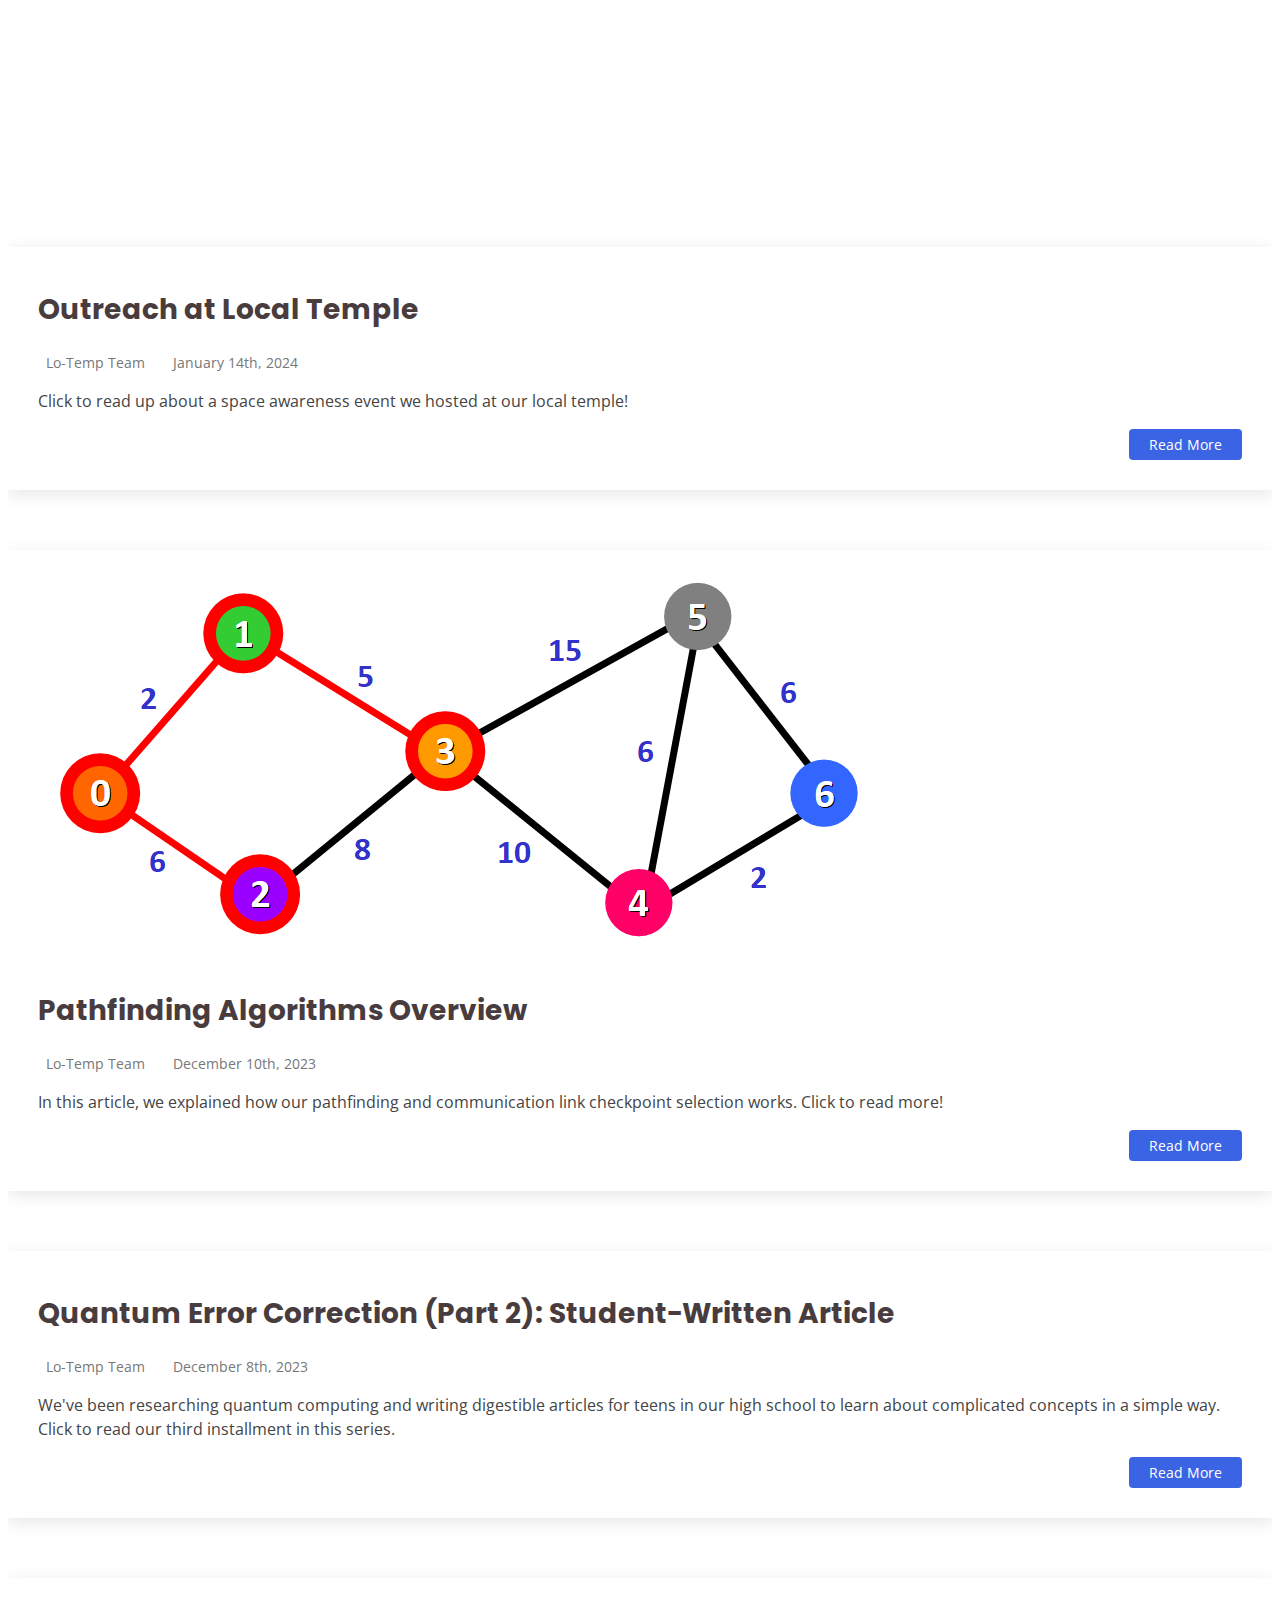
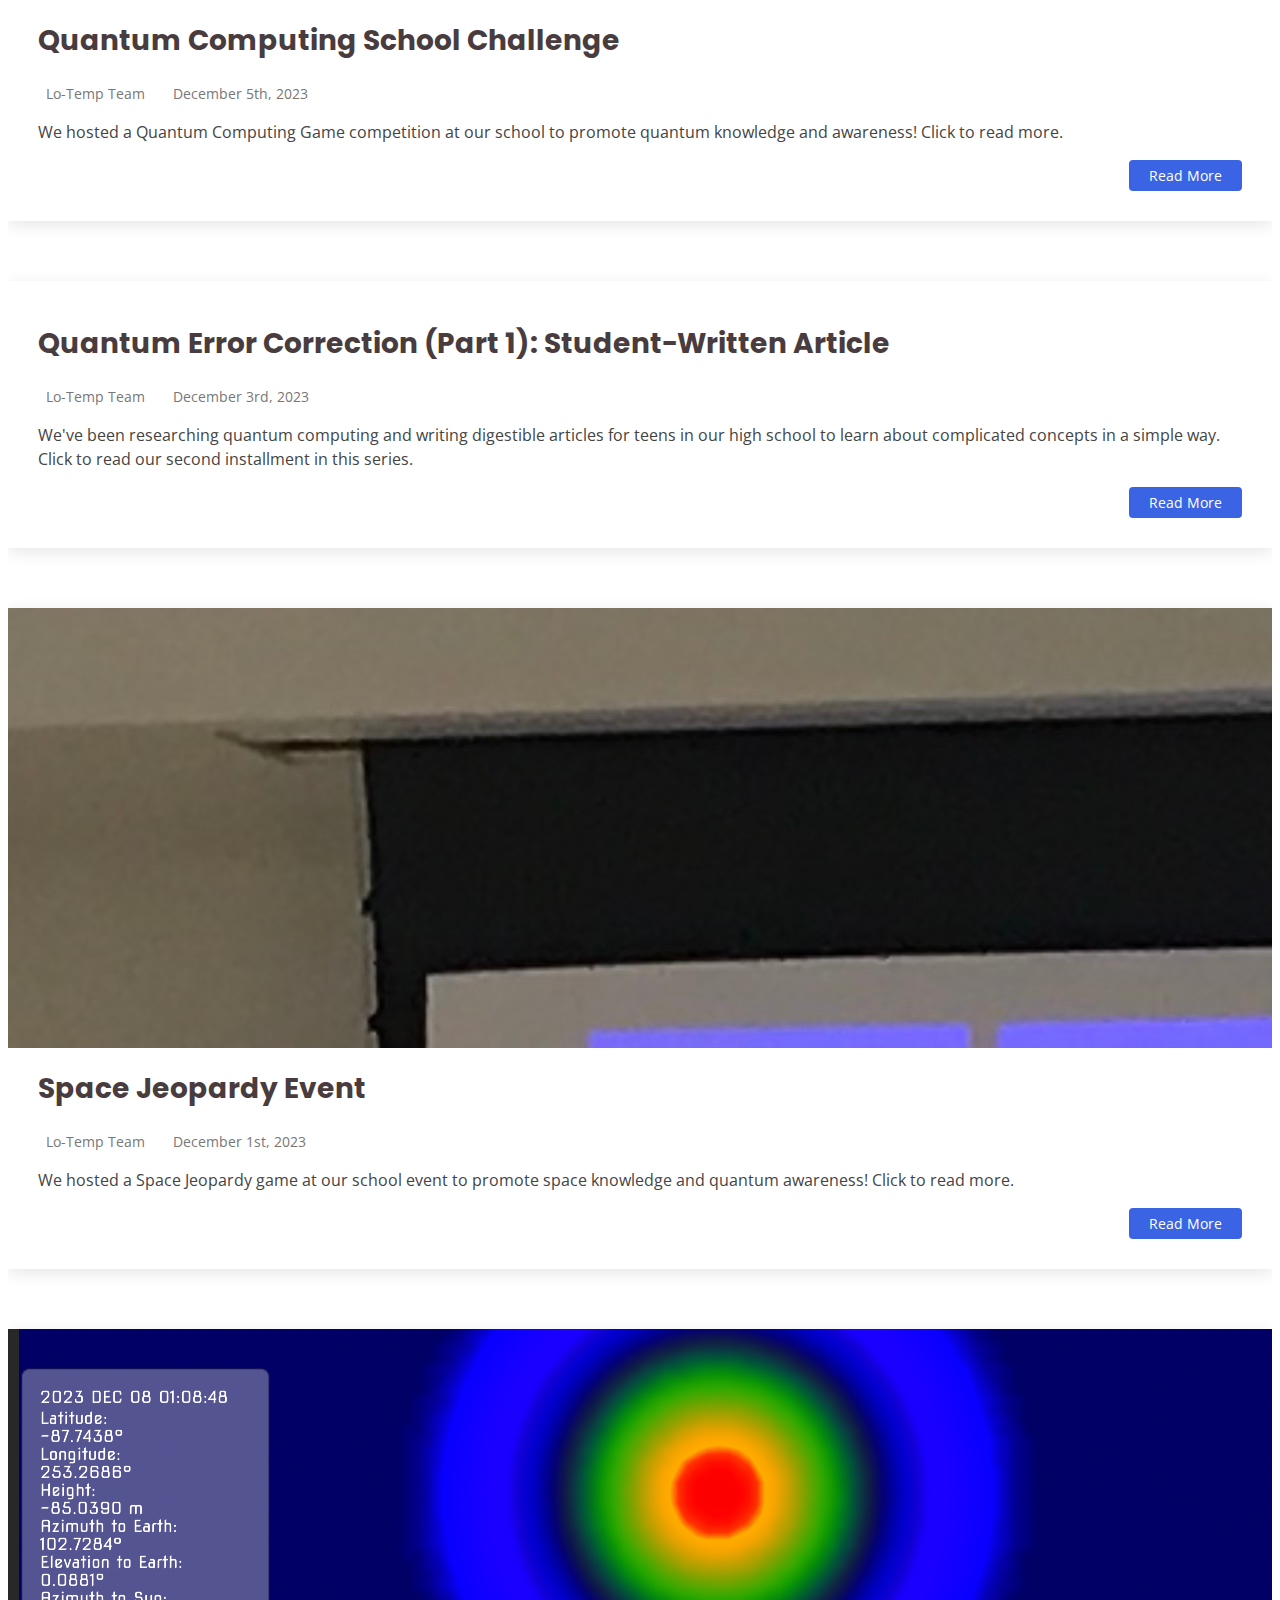
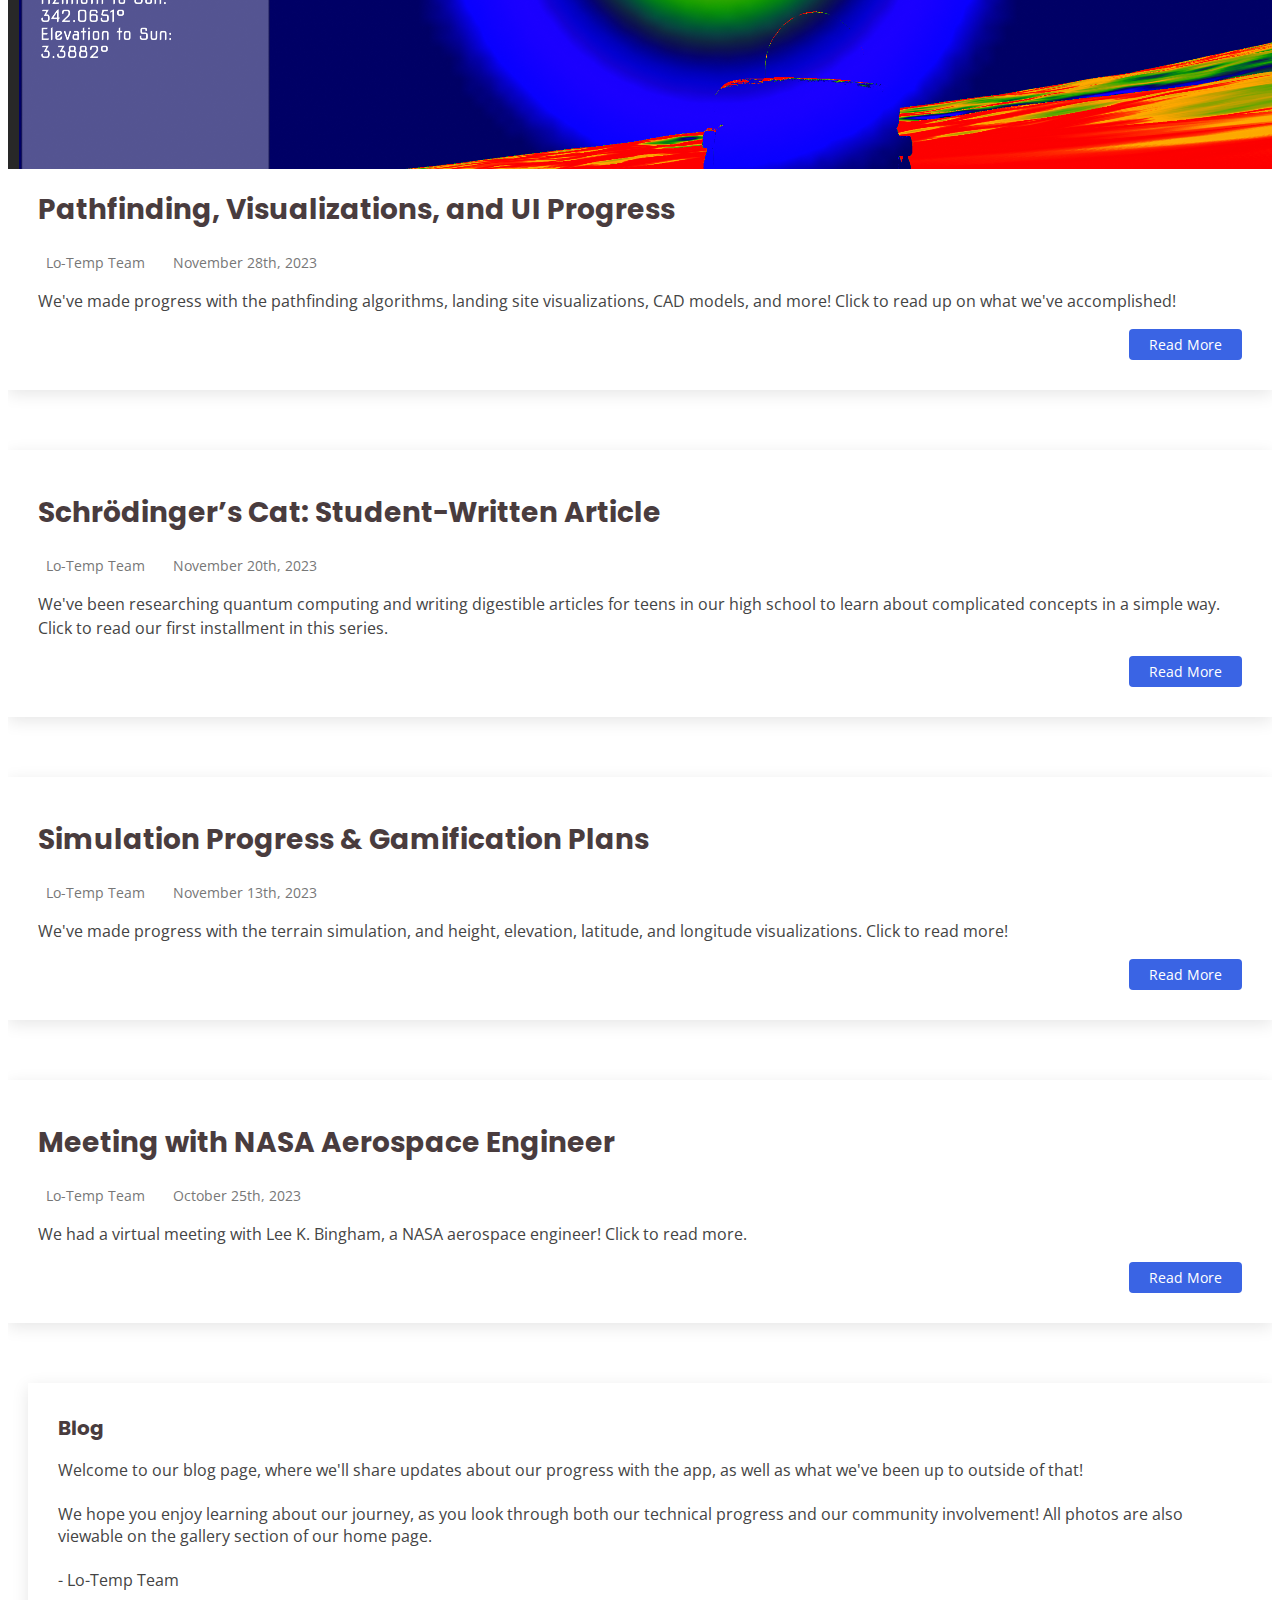
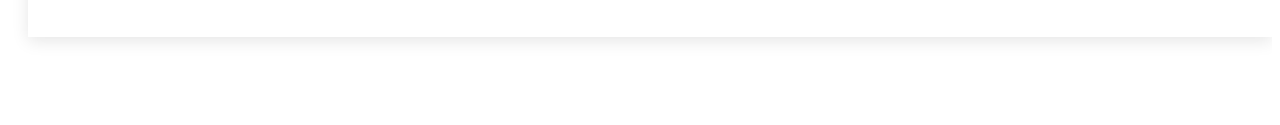
==== commit d2542af9: "Update blog.html" ====
--- a/Techie/blog.html
+++ b/Techie/blog.html
@@ -10,7 +10,7 @@
   <meta content="" name="keywords">
 
   <!-- Favicons -->
-  <link href="assets/img/logownobg.png" rel="icon">
+  <link href="assets/img/newlogo.png" rel="icon">
   
 
   <!-- Google Fonts -->
@@ -44,11 +44,12 @@
         <ul>
           <li><a class="nav-link scrollto active" href="../index.html#hero">Home</a></li>
           <li><a class="nav-link scrollto" href="../index.html#about">The Goal</a></li>
+          <li><a class="nav-link scrollto" href="../index.html#testimonials">Timeline</a></li>
           <li><a class="nav-link scrollto" href="../index.html#services">Plan</a></li>
           <li><a class="nav-link scrollto " href="../index.html#portfolio">Photos</a></li>
           <li><a class="nav-link scrollto" href="blog.html">Blog</a></li>
 
-          <li><a class="getstarted scrollto" href="#about">Play the Game</a></li>
+          <li><a class="getstarted scrollto" href="https://drive.google.com/file/d/1ym_ozkPRCLQxZpIRYlwbuUAmwLj5if4X/view" target = "_blank">Play the Game</a></li>
         </ul>
         <i class="bi bi-list mobile-nav-toggle"></i>
       </nav><!-- .navbar -->
@@ -69,6 +70,35 @@
         <div class="row">
 
           <div class="col-lg-8 entries">
+
+            <article class="entry">
+
+              <div class="entry-img">
+                <img src="assets/img/templejeopardy.png" alt="" class="img-fluid">
+              </div>
+
+              <h2 class="entry-title">
+                <a href="posts/templeoutreach.html">Outreach at Local Temple</a>
+              </h2>
+
+              <div class="entry-meta">
+                <ul>
+                  <li class="d-flex align-items-center"><i class="bi bi-person"></i> <a href="posts/templeoutreach.html">Lo-Temp Team</a></li>
+                  <li class="d-flex align-items-center"><i class="bi bi-clock"></i> <a href="posts/templeoutreach.html"><time
+                        datetime="2020-01-01">January 14th, 2024</time></a></li>
+                </ul>
+              </div>
+
+              <div class="entry-content">
+                <p>
+                Click to read up about a space awareness event we hosted at our local temple!
+                </p>
+                <div class="read-more">
+                  <a href="posts/templeoutreach.html">Read More</a>
+                </div>
+              </div>
+
+            </article> <!-- End blog entry -->
 
             <article class="entry">
 
--- a/Techie/assets/css/style.css
+++ b/Techie/assets/css/style.css
@@ -621,24 +621,18 @@
   font-size: 16px;
   letter-spacing: 1px;
   display: inline-block;
-  padding: 10px 50px 10px 28px;
+  padding: 10px 28px;
   border-radius: 5px;
   transition: 0.5s;
+  margin-top: 30px;
   color: #fff;
   background: linear-gradient(45deg, #5846f9 0%, #7b27d8 100%);
-  position: relative;
 }
 
 .about .content .read-more:hover {
   background: linear-gradient(180deg, #5846f9 0%, #7b27d8 100%);
 }
 
-.about .content .read-more i {
-  font-size: 22px;
-  position: absolute;
-  right: 20px;
-  top: 12px;
-}
 
 /*--------------------------------------------------------------
 # Counts
@@ -833,7 +827,7 @@
 
 .testimonials .testimonial-item {
   box-sizing: content-box;
-  min-height: 320px;
+  min-height:500px;
 }
 
 .testimonials .testimonial-item .testimonial-img {
@@ -887,6 +881,7 @@
   border-radius: 6px;
   position: relative;
   z-index: 1;
+  min-height: 400px;
   box-shadow: 0 0px 20px 0 rgba(0, 0, 0, 0.1);
 }
 
@@ -1658,6 +1653,13 @@
   padding: 40px 0 20px 0;
 }
 
+.blog .body {
+  background-image: url('starrynight.jpg');
+  background-repeat: no-repeat;
+  background-attachment: fixed;
+  background-size: cover;
+}
+
 .blog .entry {
   padding: 30px;
   margin-bottom: 60px;
